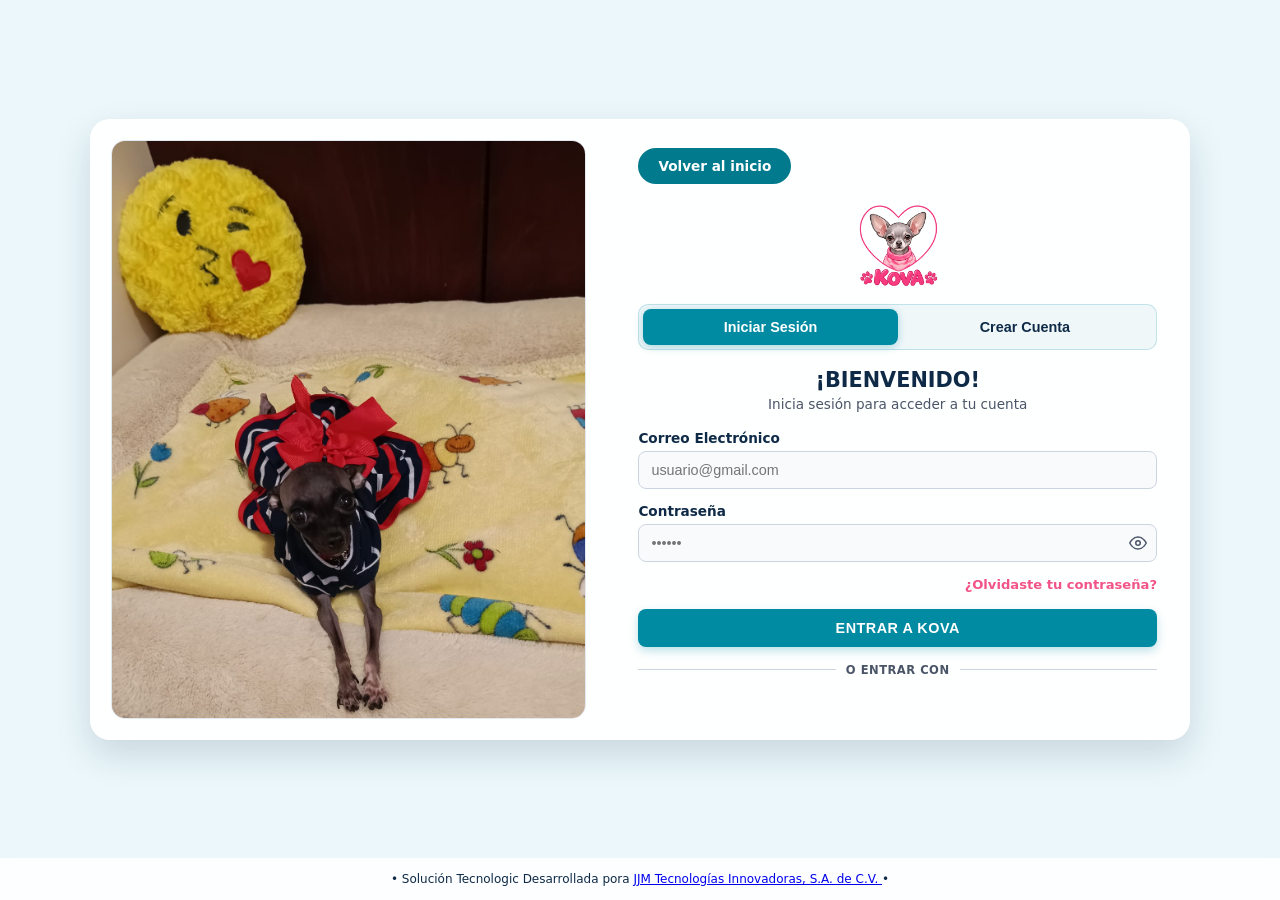
==== templates/index.html @ 9320b926 "Primer commit con Docker y configuracion para Coolify" ====
<!DOCTYPE html>
<html lang="es">
<head>
    <meta charset="UTF-8">
    <meta name="viewport" content="width=device-width, initial-scale=1.0">
    <title>KOVA 2026 - Portal de Acceso</title>
   
   <style>
            /* Ultima actualización con Paleta KOVA e Imagen de Fondo */
            :root {
                --primary-accent: #008BA3;       /* Azul Turquesa / Cyan */
                --primary-accent-hover: #006b80; /* Azul Turquesa Oscuro */
                --primary-text: #0E2A47;         /* Azul Marino / Índigo */
                --brand-magenta: #F25487;        /* Rosa Magenta KOVA */
                --secondary-accent: #5E5CE6;     /* Azul Lavanda / Violeta */
                --bg-gradient: #EBF7FA;           /* Fondo Turquesa Claro */
                --body-text: #4A5568;            /* Gris Oscuro Neutro */
                --card-bg: #FFFFFF;              /* Blanco Puro */
                --border-color: #E2E8F0;         /* Borde Gris Suave */
            }

            * {
                box-sizing: border-box;
            }

            body {
                background-image: url('img/IMG_FONDO.jpeg');
                background-size: cover;
                background-position: center;
                background-repeat: no-repeat;
                background-attachment: fixed;
                background-color: var(--bg-gradient);
                font-family: 'Segoe UI', system-ui, -apple-system, sans-serif;
                margin: 0;
                padding: 0;
                display: flex;
                flex-direction: column;
                min-height: 100vh;
            }

            .main-wrapper {
                flex: 1;
                display: flex;
                align-items: center;
                justify-content: center;
                padding: 20px;
                width: 100%;
            }

            /* Tarjeta dividida estilo KOVA - Versión Ampliada */
            .split-card-container {
                display: flex;
                background-color: rgba(255, 255, 255, 0.95);
                max-width: 1200px; /* Aumentado de 920px a 1200px para ocupar más pantalla */
                width: 90vw;       /* Toma el 90% del ancho visible de la pantalla */
                min-height: 580px; /* Aumenta la altura general del contenedor */
                border-radius: 20px;
                box-shadow: 0 15px 35px rgba(14, 42, 71, 0.15);
                backdrop-filter: blur(8px);
                overflow: hidden;
                border: 1px solid rgba(255, 255, 255, 0.6);
            }

           /* Contenedor Principal Dividido - Responsivo con Límite de Altura */
            .split-card-container {
                display: flex;
                background-color: rgba(255, 255, 255, 0.95);
                max-width: 1100px;
                width: 90vw;
                max-height: 90vh; /* Limita la altura al 90% de la ventana */
                border-radius: 20px;
                box-shadow: 0 15px 35px rgba(14, 42, 71, 0.15);
                backdrop-filter: blur(8px);
                overflow: hidden;
                border: 1px solid rgba(255, 255, 255, 0.6);
            }

            /* Columna del Carrusel */
            .carousel-column {
                flex: 1.1;
                padding: 20px;
                display: flex;
                align-items: center;
                justify-content: center;
                background-color: transparent;
            }

            /* Ajuste en el contenedor para fijar dimensiones constantes */
            .carousel-wrapper {
                position: relative;
                width: 100%;
                height: 100%;
                min-height: 400px;
                border-radius: 14px;
                overflow: hidden;
                display: flex;
                align-items: center;
                justify-content: center;
                border: 1px solid var(--border-color);
            }

            /* Regla para forzar el encuadre proporcional idéntico en todas las fotos */
            .carousel-img {
                position: relative;
                z-index: 2;
                width: 100% !important;
                height: 100% !important;
                object-fit: cover !important; /* Llena el contenedor de 520px de alto sin deformarse */
                object-position: center;     /* Centra la atención en el medio de la imagen */
                display: block;
                border-radius: 6px;
                box-shadow: 0 4px 15px rgba(0, 0, 0, 0.12);
                transition: opacity 0.5s ease-in-out;
            }

            /* Imagen principal adaptada sin recortar (contain) */
            .carousel-img {
                position: relative;
                z-index: 2;
                max-width: 100%;
                max-height: 100%;
                width: auto;
                height: auto;
                object-fit: contain;
                display: block;
                border-radius: 6px;
                box-shadow: 0 4px 15px rgba(0, 0, 0, 0.12);
                transition: opacity 0.5s ease-in-out;
            }

            /* Columna de Formulario con Scroll Interno Suave */
            .auth-card {
                flex: 1.2;
                padding: 28px 32px;
                display: flex;
                flex-direction: column;
                justify-content: flex-start;
                background: transparent;
                border: none;
                max-height: 90vh;
                overflow-y: auto; /* Habilita scroll si el contenido sobrepasa la pantalla */
                box-sizing: border-box;
            }

            /* Scrollbar elegante para la columna del formulario */
            .auth-card::-webkit-scrollbar {
                width: 6px;
            }
            .auth-card::-webkit-scrollbar-thumb {
                background: var(--primary-accent);
                border-radius: 4px;
            }
            .auth-card::-webkit-scrollbar-track {
                background: #F0F7F9;
            }

            /* Centrar el contenedor del logo superior */
            .card-header-logos {
                display: flex;
                justify-content: center; /* Centra horizontalmente */
                align-items: center;    /* Centra verticalmente */
                width: 100%;
                margin-bottom: 15px;    /* Espacio antes de los botones de pestañas */
                text-align: center;
            }

            /* Controlar el tamaño de la imagen */
            .logo-kova {
                max-width: 90px;         /* Ajusta el tamaño según tu preferencia */
                height: auto;
                display: block;
                margin: 0 auto;          /* Asegura el centrado como elemento en bloque */
            }

            /* Enlace estilo texto en lugar de la imagen de JJM */
            .jjm-link {
                color: var(--primary-accent);
                font-size: 0.88rem;
                font-weight: 700;
                text-decoration: none;
                transition: color 0.2s ease, text-decoration 0.2s ease;
                height: auto;
            }

            .jjm-link:hover {
                color: var(--primary-accent-hover);
                text-decoration: underline;
            }

            /* Ajuste responsivo al 100% para el botón de Google 
            .google-btn-wrapper {
                width: 100%;
                display: flex;
                justify-content: center;
                align-items: center;
                margin-top: 10px;
                padding-bottom: 10px;
            }

            /* Forzar a todos los elementos contenedores generados por Google a tomar todo el ancho 
            .google-btn-wrapper > div,
            .google-btn-wrapper iframe,
            .google-btn-wrapper .g_id_signin {
                width: 100% !important;
                min-width: 100% !important;
                max-width: 100% !important;
            }
            */

            .auth-card {
                padding-bottom: 20px;
                overflow-y: auto;     /* Permite desplazamiento si la pantalla es muy pequeña */
            }

            /* Ajuste en la columna del formulario */
            .auth-card {
                height: auto !important;
                display: flex;
                flex-direction: column;
                justify-content: space-between;
                padding-bottom: 30px !important;  /* Da espacio para que el botón respire abajo */
                overflow: visible !important;     /* Evita que se recorte cualquier elemento */
            }

            /* Conmutador de Pestañas (Tabs) */
            .auth-tabs {
                display: flex;
                background-color: #F0F7F9;
                border-radius: 10px;
                padding: 4px;
                margin-bottom: 18px;
                border: 1px solid rgba(0, 139, 163, 0.2);
            }

            .tab-btn {
                flex: 1;
                padding: 10px 16px;
                border: none;
                background: transparent;
                color: var(--primary-text);
                font-weight: 700;
                font-size: 0.9rem;
                border-radius: 8px;
                cursor: pointer;
                transition: all 0.3s ease;
            }

            .tab-btn.active {
                background-color: var(--primary-accent) !important;
                color: #FFFFFF !important;
                box-shadow: 0 2px 8px rgba(0, 139, 163, 0.3);
            }

            /* Títulos */
            .auth-title {
                font-size: 1.3rem;
                font-weight: 800;
                text-align: center;
                color: var(--primary-text);
                margin-bottom: 4px;
            }

            .auth-subtitle {
                font-size: 0.85rem;
                text-align: center;
                color: var(--body-text);
                margin-bottom: 18px;
            }

            /* Formulario y Controles */
            .form-group {
                margin-bottom: 14px;
                text-align: left;
            }

            .form-group label {
                display: block;
                font-size: 0.85rem;
                font-weight: 700;
                color: var(--primary-text);
                margin-bottom: 5px;
            }

            .form-group input {
                width: 100%;
                padding: 10px 12px;
                border: 1.5px solid #CBD5E0;
                border-radius: 8px;
                background-color: #F8FAFC;
                color: var(--primary-text);
                font-size: 0.9rem;
                outline: none;
                transition: border-color 0.2s, box-shadow 0.2s;
            }

            .form-group input:focus {
                border-color: var(--primary-accent);
                box-shadow: 0 0 0 3px rgba(0, 139, 163, 0.15);
                background-color: #FFFFFF;
            }

            .password-container {
                position: relative;
                display: flex;
                align-items: center;
            }

            .password-container input {
                padding-right: 38px;
            }

            .btn-toggle-eye {
                position: absolute;
                right: 10px;
                background: none;
                border: none;
                cursor: pointer;
                padding: 0;
                display: flex;
                align-items: center;
                color: var(--body-text);
            }

            /* Enlace Olvidaste tu contraseña */
            .forgot-link-container {
                text-align: right;
                margin-top: -2px;
                margin-bottom: 16px;
            }

            .forgot-link {
                color: var(--brand-magenta);
                font-size: 0.82rem;
                text-decoration: none;
                font-weight: 600;
            }

            .forgot-link:hover {
                text-decoration: underline;
            }

            /* Botón Principal */
            .btn-submit {
                width: 100%;
                padding: 11px;
                background-color: var(--primary-accent);
                color: #FFFFFF;
                border: none;
                border-radius: 8px;
                font-weight: 700;
                font-size: 0.9rem;
                cursor: pointer;
                text-transform: uppercase;
                letter-spacing: 0.5px;
                transition: background-color 0.2s, transform 0.1s;
                box-shadow: 0 4px 10px rgba(0, 139, 163, 0.25);
            }

            .btn-submit:hover {
                background-color: var(--primary-accent-hover);
            }

            .btn-back-login {
                width: 100%;
                padding: 9px;
                margin-top: 8px;
                background-color: #EDF2F7;
                border: 1px solid #CBD5E0;
                color: var(--primary-text);
                border-radius: 8px;
                cursor: pointer;
                font-size: 0.85rem;
                font-weight: 600;
            }

            /* Separador */
            .divider {
                display: flex;
                align-items: center;
                text-align: center;
                margin: 16px 0 12px 0;
            }

            .divider::before,
            .divider::after {
                content: '';
                flex: 1;
                border-bottom: 1px solid #CBD5E0;
            }

            .divider span {
                padding: 0 10px;
                font-size: 0.72rem;
                font-weight: 700;
                color: var(--body-text);
                letter-spacing: 0.5px;
            }

            /* Métodos Secundarios */
            .btn-biometric {
                width: 100%;
                padding: 8px;
                background-color: #FFFFFF;
                border: 1px solid #CBD5E0;
                border-radius: 8px;
                font-size: 0.82rem;
                font-weight: 600;
                color: var(--primary-text);
                cursor: pointer;
                margin-bottom: 8px;
                transition: background-color 0.2s;
            }

            .btn-biometric:hover {
                background-color: #F7FAFC;
            }

            

            .google-btn-wrapper {
                width: 100%;
                display: flex;
                justify-content: center;
                align-items: center;
                margin-top: 10px;
                padding-bottom: 10px;
            }

            #buttonDiv {
                width: 100% !important;
            }

            #buttonDiv iframe {
                width: 100% !important;
                min-width: 100% !important;
            }

            footer {
                text-align: center;
                padding: 14px;
                font-size: 0.75rem;
                color: var(--primary-text);
                background-color: rgba(255, 255, 255, 0.85);
                backdrop-filter: blur(4px);
            }

            /* Adaptación para pantallas pequeñas (Móviles / Tablets) */
            @media (max-width: 768px) {
                .split-card-container {
                    flex-direction: column;
                    max-height: none;
                    height: auto;
                    overflow-y: visible;
                }
                .carousel-column {
                    height: 200px;
                    padding: 10px;
                }
                .carousel-wrapper {
                    min-height: 180px;
                }
                .auth-card {
                    max-height: none;
                    overflow-y: visible;
                    padding: 20px;
                }
            }

            /* Estilos para el selector de Tipo de Usuario */
            .select-wrapper {
                position: relative;
                width: 100%;
            }

            .custom-select {
                width: 100%;
                padding: 10px 36px 10px 12px;
                font-size: 0.95rem;
                border: 1px solid var(--border-color, #e0e0e0);
                border-radius: 8px;
                background-color: var(--input-bg, #ffffff);
                color: var(--text-color, #333333);
                outline: none;
                appearance: none; /* Remueve la flecha por defecto del navegador */
                -webkit-appearance: none;
                -moz-appearance: none;
                cursor: pointer;
                transition: border-color 0.2s ease, box-shadow 0.2s ease;
            }

            /* Flecha personalizada al estilo KOVA */
            .select-wrapper::after {
                content: "";
                position: absolute;
                right: 14px;
                top: 50%;
                transform: translateY(-50%);
                width: 0;
                height: 0;
                border-left: 5px solid transparent;
                border-right: 5px solid transparent;
                border-top: 6px solid var(--primary-accent, #008BA3);
                pointer-events: none;
            }

            .custom-select:focus {
                border-color: var(--primary-accent, #008BA3);
                box-shadow: 0 0 0 3px rgba(0, 139, 163, 0.15);
            }

            .custom-select option {
                background-color: #ffffff;
                color: #333333;
                padding: 10px;
            }
            
           

            .btn-regresar-inline {
                align-self: flex-start;
                
                
                font-size: 0.85rem;
                
                margin-bottom: 15px;
                
                align-items: center;
                

                background-color: #007A8C;
                color: white !important; /* Importante para quitar el color azul de enlace */
                padding: 10px 20px;
                border: none;
                border-radius: 20px;
                cursor: pointer;
                font-weight: bold;
                text-decoration: none; /* Quita el subrayado */
                display: inline-block; /* Permite el padding y margin */
                transition: background-color 0.3s ease, transform 0.2s ease;
            }
            .btn-regresar-inline:hover {
                color: var(--primary-accent-hover);
                background-color: #004B59;
                transform: translateY(-2px);
            }
            
    </style>
</head>
    <script src="https://accounts.google.com/gsi/client" async defer></script>
    
        <div class="main-wrapper">
            <!-- Contenedor Principal Dividido en 2 Columnas (Layout Imagen 1) -->
            <div class="split-card-container">
                

                <!-- COLUMNA IZQUIERDA: Carrusel de Fotos -->
                <div class="carousel-column">
                    <div class="carousel-wrapper">
                        <!-- Fondo difuminado dinámico -->
                        <div id="carousel-bg" class="carousel-bg" style="background-image: url('img/IMG_01.jpeg');"></div>
                        
                        <!-- Imagen principal completa -->
                        <img id="carousel-slide" src="../static/img/IMG_01.jpeg" alt="Mascota KOVA" class="carousel-img">
                    </div>
                </div>

                <!-- COLUMNA DERECHA: Tarjeta de Autenticación -->
                <div class="auth-card">
                    <!-- NUEVO BOTÓN DE REGRESAR INTEGRADO -->
                    <a href="/" class="btn-regresar-inline">
                        Volver al inicio
                    </a>
                    
                    <!-- Logos Superiores (JJM Link y KOVA) -->
                    <div class="card-header-logos">
                        <img src="../static/img/LOGO_KOVA.png" alt="Logo KOVA" class="logo-kova">
                    </div>

                    <!-- Conmutador Iniciar Sesión / Registro -->
                    <div class="auth-tabs">
                        <button id="tab-login" class="tab-btn active" onclick="switchTab('login')">Iniciar Sesión</button>
                        <button id="tab-register" class="tab-btn" onclick="switchTab('register')">Crear Cuenta</button>
                    </div>

                    <!-- Formulario 1: Iniciar Sesión -->
                    <form id="form-login" onsubmit="iniciarSesion(event)">
                        <div class="auth-title">¡BIENVENIDO!</div>
                        <div class="auth-subtitle">Inicia sesión para acceder a tu cuenta</div>

                        <div class="form-group">
                            <label for="login-correo">Correo Electrónico</label>
                            <input type="email" id="login-correo" required placeholder="usuario@gmail.com">
                        </div>

                        <div class="form-group">
                            <label for="login-contrasena">Contraseña</label>
                            <div class="password-container">
                                <input type="password" id="login-contrasena" required placeholder="••••••">
                                <button type="button" class="btn-toggle-eye" onclick="togglePasswordVisibility('login-contrasena', this)">
                                    <svg xmlns="http://www.w3.org/2000/svg" width="18" height="18" viewBox="0 0 24 24" fill="none" stroke="currentColor" stroke-width="2" stroke-linecap="round" stroke-linejoin="round">
                                        <path d="M1 12s4-8 11-8 11 8 11 8-4 8-11 8-11-8-11-8z"></path>
                                        <circle cx="12" cy="12" r="3"></circle>
                                    </svg>
                                </button>
                            </div>
                        </div>

                        <div class="forgot-link-container">
                            <a href="#" onclick="mostrarFormulario('forgot')" class="forgot-link">¿Olvidaste tu contraseña?</a>
                        </div>
                        
                        <button type="submit" class="btn-submit">ENTRAR A KOVA</button>
                    </form>

                    <!-- Formulario 2: Registro de Usuario -->
                    <form id="form-register" style="display: none;" onsubmit="registrarUsuario(event)">
                        <div class="auth-title">Crear Cuenta</div>
                        <div class="auth-subtitle">Regístrate para vincular tu placa NFC KOVA</div>

                        <div class="form-group">
                            <label for="reg-nombre">Nombre Completo</label>
                            <input type="text" id="reg-nombre" required placeholder="Ingresa tu nombre completo">
                        </div>

                        <div class="form-group">
                            <label for="reg-correo">Correo Electrónico</label>
                            <input type="email" id="reg-correo" required placeholder="usuario@ejemplo.com">
                        </div>

                        <div class="form-group">
                            <label for="reg-telefono">Teléfono de Contacto</label>
                            <input type="tel" id="reg-telefono" required placeholder="55 5555 5555">
                        </div>

                        <div class="form-group">
                            <label for="reg-contrasena">Contraseña</label>
                            <div class="password-container">
                                <input type="password" id="reg-contrasena" required placeholder="••••••••">
                                <button type="button" class="btn-toggle-eye" onclick="togglePasswordVisibility('reg-contrasena', this)">
                                    <svg xmlns="http://www.w3.org/2000/svg" width="18" height="18" viewBox="0 0 24 24" fill="none" stroke="currentColor" stroke-width="2" stroke-linecap="round" stroke-linejoin="round">
                                        <path d="M1 12s4-8 11-8 11 8 11 8-4 8-11 8-11-8-11-8z"></path>
                                        <circle cx="12" cy="12" r="3"></circle>
                                    </svg>
                                </button>
                            </div>
                        </div>

                        <!-- Campo Tipo de usuario agregado -->
                        <div class="form-group">
                            <label for="reg-tipo-usuario">Tipo de usuario</label>
                            <div class="select-wrapper">
                                <select id="reg-tipo-usuario" required class="custom-select">
                                    <option value="" disabled selected hidden>Selecciona una opción</option>
                                    <option value="Titular de mascota">Titular de mascota</option>
                                    <option value="Vendedor de Productos">Vendedor de Productos</option>
                                    <option value="Prestador de servicios">Prestador de servicios</option>
                                </select>
                            </div>
                        </div>

                        <button type="submit" class="btn-submit">REGISTRARME E INICIAR</button>
                    </form>

                    <!-- Formulario 3: Solicitar Código de Recuperación -->
                    <form id="form-forgot-password" style="display: none;" onsubmit="solicitarCodigo(event)">
                        <div class="auth-title">Recuperar Contraseña</div>
                        <div class="auth-subtitle">Ingresa tu correo para recibir un código de verificación</div>

                        <div class="form-group">
                            <label for="forgot-correo">Correo Electrónico</label>
                            <input type="email" id="forgot-correo" required placeholder="usuario@ejemplo.com">
                        </div>

                        <button type="submit" class="btn-submit">ENVIAR CÓDIGO POR CORREO</button>
                        <button type="button" class="btn-back-login" onclick="switchTab('login')">Volver al Inicio de Sesión</button>
                    </form>

                    <!-- Formulario 4: Ingresar Código y Nueva Contraseña -->
                    <form id="form-reset-password" style="display: none;" onsubmit="cambiarContrasena(event)">
                        <div class="auth-title">Restablecer Contraseña</div>
                        <div class="auth-subtitle">Ingresa el código enviado a tu correo y tu nueva contraseña</div>

                        <div class="form-group">
                            <label for="reset-codigo">Código de Verificación (6 dígitos)</label>
                            <input type="text" id="reset-codigo" maxlength="6" required placeholder="123456">
                        </div>

                        <div class="form-group">
                            <label for="reset-contrasena">Nueva Contraseña</label>
                            <div class="password-container">
                                <input type="password" id="reset-contrasena" required placeholder="••••••••">
                                <button type="button" class="btn-toggle-eye" onclick="togglePasswordVisibility('reset-contrasena', this)">
                                    <svg xmlns="http://www.w3.org/2000/svg" width="18" height="18" viewBox="0 0 24 24" fill="none" stroke="currentColor" stroke-width="2" stroke-linecap="round" stroke-linejoin="round">
                                        <path d="M1 12s4-8 11-8 11 8 11 8-4 8-11 8-11-8-11-8z"></path>
                                        <circle cx="12" cy="12" r="3"></circle>
                                    </svg>
                                </button>
                            </div>
                        </div>

                        <button type="submit" class="btn-submit">CAMBIAR CONTRASEÑA</button>
                        <button type="button" class="btn-back-login" onclick="switchTab('login')">Cancelar</button>
                    </form>

                    <!-- Sección de Métodos Rápidos de Acceso Directo -->
                    <div class="divider"><span>O ENTRAR CON</span></div>

                    <!-- Botón de Huella / Reconocimiento Facial 
                    <button type="button" class="btn-biometric">
                        Usar Huella / Reconocimiento Facial
                    </button>
                    -->

                    <!-- Botón de Google Sign-In adaptado a ancho completo -->
                    <div class="google-btn-wrapper">
                        <div id="g_id_onload"
                            data-client_id="144324961012-sv6ggpbi9gn0sc3f6jap6n9ckkfhcc5q.apps.googleusercontent.com"
                            data-callback="handleGoogleLogin">
                        </div>
                        <div class="g_id_signin" 
                            data-type="standard" 
                            data-shape="rectangular" 
                            data-theme="outline" 
                            data-text="signin_with" 
                            data-size="large"
                            data-width="380"
                            data-logo_alignment="left">
                        </div>
                    </div>
                    
                    

                </div>
            </div>
        </div>

<!-- Footer Institucional -->
<footer>
    • Solución Tecnologic Desarrollada pora   <a href="https://www.jjmti.com.mx" target="_blank" rel="noopener noreferrer" >   JJM Tecnologías Innovadoras, S.A. de C.V.  </a>  •
</footer>
    <script>
    let correoRecuperacion = "";

    // Toma automáticamente el origen (localhost en pruebas o el dominio en producción)
    const API_URL = window.location.origin;

    // Cambiar visibilidad entre formularios (login, register, forgot, reset)
    function mostrarFormulario(tipo) {
        document.getElementById('form-login').style.display = tipo === 'login' ? 'block' : 'none';
        document.getElementById('form-register').style.display = tipo === 'register' ? 'block' : 'none';
        document.getElementById('form-forgot-password').style.display = tipo === 'forgot' ? 'block' : 'none';
        document.getElementById('form-reset-password').style.display = tipo === 'reset' ? 'block' : 'none';
    }

    // Cambiar entre las pestañas "Iniciar Sesión" y "Crear Cuenta"
    function switchTab(tab) {
        const btnLogin = document.getElementById('tab-login');
        const btnRegister = document.getElementById('tab-register');

        if (tab === 'login') {
            btnLogin.classList.add('active');
            btnRegister.classList.remove('active');
            mostrarFormulario('login');
        } else if (tab === 'register') {
            btnRegister.classList.add('active');
            btnLogin.classList.remove('active');
            mostrarFormulario('register');
        }
    }

    // Forzar redimensionamiento continuo del iframe de Google Sign-In al 100% de ancho
    window.addEventListener('resize', () => {
        const googleIframe = document.querySelector('.google-btn-wrapper iframe');
        if (googleIframe) {
            googleIframe.style.width = '100%';
        }
    });

    // Ajustar el iframe cuando se renderice inicialmente por la API de Google
    const observer = new MutationObserver(() => {
        const googleIframe = document.querySelector('.google-btn-wrapper iframe');
        if (googleIframe) {
            googleIframe.style.width = '100%';
        }
    });

    // Renderizar programáticamente el botón de Google al 100% del ancho
    function renderizarBotonGoogle() {
        const container = document.getElementById('buttonDiv');
        if (!container) return;

        // Calcular el ancho actual de la tarjeta
        const anchoContenedor = container.parentElement.clientWidth || 380;

        if (window.google && google.accounts && google.accounts.id) {
            google.accounts.id.initialize({
                client_id: "144324961012-sv6ggpbi9gn0sc3f6jap6n9ckkfhcc5q.apps.googleusercontent.com",
                callback: handleGoogleLogin
            });

            google.accounts.id.renderButton(
                container,
                { 
                    type: "standard", 
                    shape: "rectangular", 
                    theme: "outline", 
                    text: "signin_with", 
                    size: "large", 
                    logo_alignment: "left",
                    width: anchoContenedor // Toma dinámicamente todo el ancho disponible
                }
            );
        }
    }

    // Ejecutar cuando se cargue la página
    window.addEventListener('load', () => {
        setTimeout(renderizarBotonGoogle, 500);
    });

    // Volver a renderizar al cambiar el tamaño de la ventana
    window.addEventListener('resize', () => {
        renderizarBotonGoogle();
    });
    
    const wrapper = document.querySelector('.google-btn-wrapper');
    if (wrapper) {
        observer.observe(wrapper, { childList: true, subtree: true });
    }

    // 1. INICIAR SESIÓN CON DETECCIÓN DE ROL
    async function iniciarSesion(e) {
        if (e) e.preventDefault();

        const correoInput = document.getElementById('login-correo');
        const contrasenaInput = document.getElementById('login-contrasena');

        if (!correoInput || !contrasenaInput) return;

        const correo = correoInput.value.trim();
        const contrasena = contrasenaInput.value.trim();

        try {
            const res = await fetch(`${API_URL}/api/login`, {
                method: 'POST',
                headers: { 'Content-Type': 'application/json' },
                body: JSON.stringify({
                    correo_electronico: correo,
                    contrasena: contrasena
                })
            });

            const data = await res.json();

            if (res.ok && (data.success || data.status === 'success')) {
                // Guardar usuario actual en LocalStorage
                localStorage.setItem('kova_current_user', JSON.stringify(data.user));
                
                const tipoUsuario = (data.tipo_usuario || (data.user && data.user.tipo_usuario) || '').toLowerCase();

                // Redirección por tipo de usuario
                if (tipoUsuario.includes('vendedor')) {
                    window.location.href = '/vendedor';
                } else if (tipoUsuario.includes('prestador')) {
                    window.location.href = '/prestador';
                } else {
                    window.location.href = '/usuarios';
                }
            } else {
                alert('❌ ' + (data.message || 'Correo o contraseña incorrectos'));
            }
        } catch (error) {
            console.error('Error al iniciar sesión:', error);
            alert('❌ Error de conexión con el servidor.');
        }
    }

    // 2. REGISTRAR NUEVO USUARIO
    async function registrarUsuario(e) {
        if (e) e.preventDefault();
        
        const payload = {
            nombre_completo: document.getElementById('reg-nombre').value.trim(),
            correo_electronico: document.getElementById('reg-correo').value.trim(),
            telefono: document.getElementById('reg-telefono').value.trim(),
            contrasena: document.getElementById('reg-contrasena').value.trim(),
            tipo_usuario: document.getElementById('reg-tipo-usuario').value
        };

        try {
            const res = await fetch(`${API_URL}/api/register`, {
                method: 'POST',
                headers: { 'Content-Type': 'application/json' },
                body: JSON.stringify(payload)
            });
            const data = await res.json();

            if (res.ok && (data.status === 'success' || data.success)) {
                alert('¡Cuenta creada exitosamente! Iniciando sesión...');
                
                // Inicio de sesión automático post-registro
                const resLogin = await fetch(`${API_URL}/api/login`, {
                    method: 'POST',
                    headers: { 'Content-Type': 'application/json' },
                    body: JSON.stringify({
                        correo_electronico: payload.correo_electronico,
                        contrasena: payload.contrasena
                    })
                });
                const dataLogin = await resLogin.json();
                
                if (resLogin.ok && (dataLogin.status === 'success' || dataLogin.success)) {
                    localStorage.setItem('kova_current_user', JSON.stringify(dataLogin.user));
                    
                    const tipoUsuario = (dataLogin.tipo_usuario || payload.tipo_usuario).toLowerCase();
                    if (tipoUsuario.includes('vendedor')) {
                        window.location.href = '/vendedor';
                    } else if (tipoUsuario.includes('prestador')) {
                        window.location.href = '/prestador';
                    } else {
                        window.location.href = '/usuarios';
                    }
                } else {
                    alert('Registro completado. Por favor inicia sesión manualmente.');
                    switchTab('login');
                }
            } else {
                alert('❌ ' + (data.message || 'Error al registrar el usuario.'));
            }
        } catch (err) {
            console.error(err);
            alert('❌ Error de conexión con el servidor.');
        }
    }

    // 3. RECUPERAR CONTRASEÑA - PASO 1: SOLICITAR CÓDIGO POR CORREO
    async function solicitarCodigo(event) {
        event.preventDefault();
        correoRecuperacion = document.getElementById('forgot-correo').value.trim();

        try {
            const res = await fetch(`${API_URL}/api/request-reset-code`, {
                method: 'POST',
                headers: { 'Content-Type': 'application/json' },
                body: JSON.stringify({ correo_electronico: correoRecuperacion })
            });

            const data = await res.json();

            if (res.ok && data.success) {
                alert('✓ ' + data.message);
                mostrarFormulario('reset');
            } else {
                alert('❌ ' + (data.message || 'El correo no está registrado.'));
            }
        } catch (error) {
            console.error("Error en la petición:", error);
            alert("❌ Error al conectar con el servidor.");
        }
    }

    // 4. RECUPERAR CONTRASEÑA - PASO 2: VERIFICAR CÓDIGO Y RESTABLECER CONTRASEÑA
    async function cambiarContrasena(event) {
        event.preventDefault();
        const codigo = document.getElementById('reset-codigo').value.trim();
        const nueva_contrasena = document.getElementById('reset-contrasena').value.trim();

        try {
            const res = await fetch(`${API_URL}/api/verify-reset-code`, {
                method: 'POST',
                headers: { 'Content-Type': 'application/json' },
                body: JSON.stringify({
                    correo_electronico: correoRecuperacion,
                    codigo: codigo,
                    nueva_contrasena: nueva_contrasena
                })
            });

            const data = await res.json();

            if (res.ok && data.success) {
                alert('¡Contraseña actualizada correctamente! Ya puedes ingresar.');
                document.getElementById('reset-codigo').value = '';
                document.getElementById('reset-contrasena').value = '';
                document.getElementById('forgot-correo').value = '';
                
                switchTab('login');
            } else {
                alert('❌ ' + (data.message || 'Código incorrecto o expirado.'));
            }
        } catch (error) {
            console.error("Error al cambiar contraseña:", error);
            alert("❌ Error al intentar cambiar la contraseña.");
        }
    }

    // Mostrar / Ocultar Contraseña en los campos de texto
    function togglePasswordVisibility(inputId, btn) {
        const input = document.getElementById(inputId);
        if (!input) return;

        const isPassword = input.type === 'password';
        input.type = isPassword ? 'text' : 'password';

        if (btn) {
            btn.innerHTML = isPassword 
                ? `<svg xmlns="http://www.w3.org/2000/svg" width="20" height="20" viewBox="0 0 24 24" fill="none" stroke="currentColor" stroke-width="2" stroke-linecap="round" stroke-linejoin="round"><path d="M17.94 17.94A10.07 10.07 0 0 1 12 20c-7 0-11-8-11-8a18.45 18.45 0 0 1 5.06-5.94M9.9 4.24A9.12 9.12 0 0 1 12 4c7 0 11 8 11 8a18.5 18.5 0 0 1-2.16 3.19m-6.72-1.07a3 3 0 1 1-4.24-4.24"></path><line x1="1" y1="1" x2="23" y2="23"></line></svg>`
                : `<svg xmlns="http://www.w3.org/2000/svg" width="20" height="20" viewBox="0 0 24 24" fill="none" stroke="currentColor" stroke-width="2" stroke-linecap="round" stroke-linejoin="round"><path d="M1 12s4-8 11-8 11 8 11 8-4 8-11 8-11-8-11-8z"></path><circle cx="12" cy="12" r="3"></circle></svg>`;
        }
    }

    // Carrusel Automático de Fotos
    const imagenesCarrusel = [
        '../static/img/IMG_01.jpeg', '../static/img/IMG_02.jpeg', '../static/img/IMG_03.jpeg', '../static/img/IMG_16.jpeg',
        '../static/img/IMG_17.jpeg', '../static/img/IMG_06.jpeg', '../static/img/IMG_07.jpeg', '../static/img/IMG_08.jpeg',
        '../static/img/IMG_09.jpeg', '../static/img/IMG_13.jpeg', 
    ];

    let indiceActual = 0;

    setInterval(() => {
        const imgElement = document.getElementById('carousel-slide');
        if (imgElement && imagenesCarrusel.length > 1) {
            indiceActual = (indiceActual + 1) % imagenesCarrusel.length;
            imgElement.style.opacity = 0;
            setTimeout(() => {
                imgElement.src = imagenesCarrusel[indiceActual];
                imgElement.style.opacity = 1;
            }, 300);
        }
    }, 4000);

    // Función callback que responde al iniciar sesión con el botón oficial de Google
    async function handleGoogleLogin(response) {
        if (!response || !response.credential) {
            alert("❌ No se pudo obtener la respuesta de Google.");
            return;
        }

        try {
            const res = await fetch(`${API_URL}/api/google_login`, {
                method: 'POST',
                headers: { 'Content-Type': 'application/json' },
                body: JSON.stringify({ credential: response.credential })
            });

            const data = await res.json();

            if (res.ok && (data.success || data.status === 'success')) {
                // Guardar la información del usuario en el navegador
                localStorage.setItem('kova_current_user', JSON.stringify(data.user));

                const tipoUsuario = (data.tipo_usuario || (data.user && data.user.tipo_usuario) || '').toLowerCase();

                // Redirigir según su tipo de usuario
                if (tipoUsuario.includes('vendedor')) {
                    window.location.href = '/vendedor';
                } else if (tipoUsuario.includes('prestador')) {
                    window.location.href = '/prestador';
                } else {
                    window.location.href = '/usuarios';
                }
            } else {
                alert('❌ ' + (data.message || 'Error al autenticar con tu cuenta de Google.'));
            }
        } catch (error) {
            console.error("Error al procesar Google Login:", error);
            alert("❌ Error de conexión al intentar iniciar sesión con Google.");
        }
    }

</script>
</body>
</html>
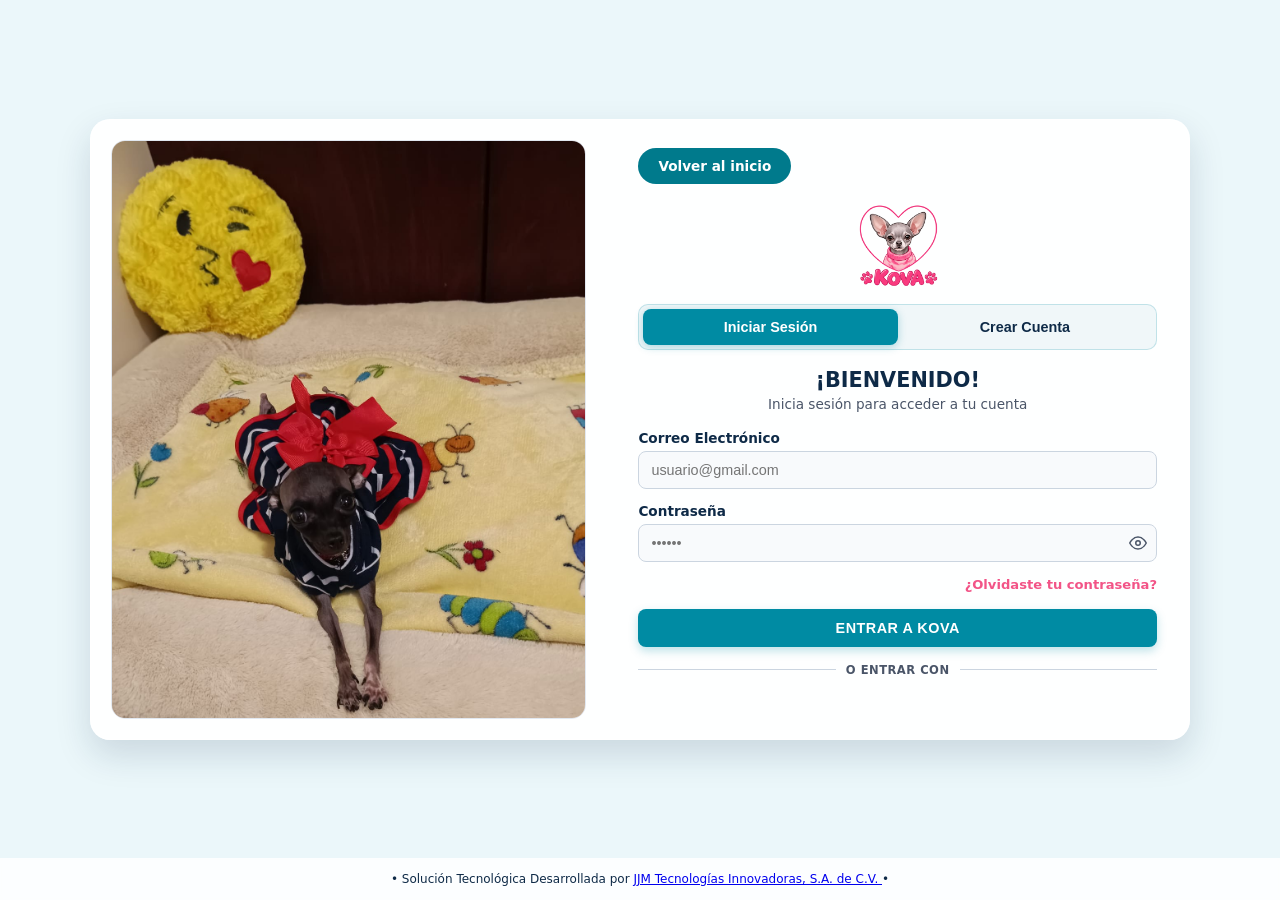
==== commit 9597a98c: "Unificar pie de pagina de KOVA" ====
--- a/templates/index.html
+++ b/templates/index.html
@@ -545,6 +545,7 @@
             }
             
     </style>
+    <link rel="stylesheet" href="{{ url_for('static', filename='css/responsive.css', v='2') }}">
 </head>
     <script src="https://accounts.google.com/gsi/client" async defer></script>
     
@@ -734,10 +735,17 @@
             </div>
         </div>
 
-<!-- Footer Institucional -->
-<footer>
-    • Solución Tecnologic Desarrollada pora   <a href="https://www.jjmti.com.mx" target="_blank" rel="noopener noreferrer" >   JJM Tecnologías Innovadoras, S.A. de C.V.  </a>  •
-</footer>
+        <!-- Footer Institucional -->
+
+        <footer class="kova-footer">
+            • Solución Tecnológica Desarrollada por
+            <a href="https://www.jjmti.com.mx"
+            target="_blank"
+            rel="noopener noreferrer">
+                JJM Tecnologías Innovadoras, S.A. de C.V.
+            </a> •
+        </footer>
+
     <script>
     let correoRecuperacion = "";
 
